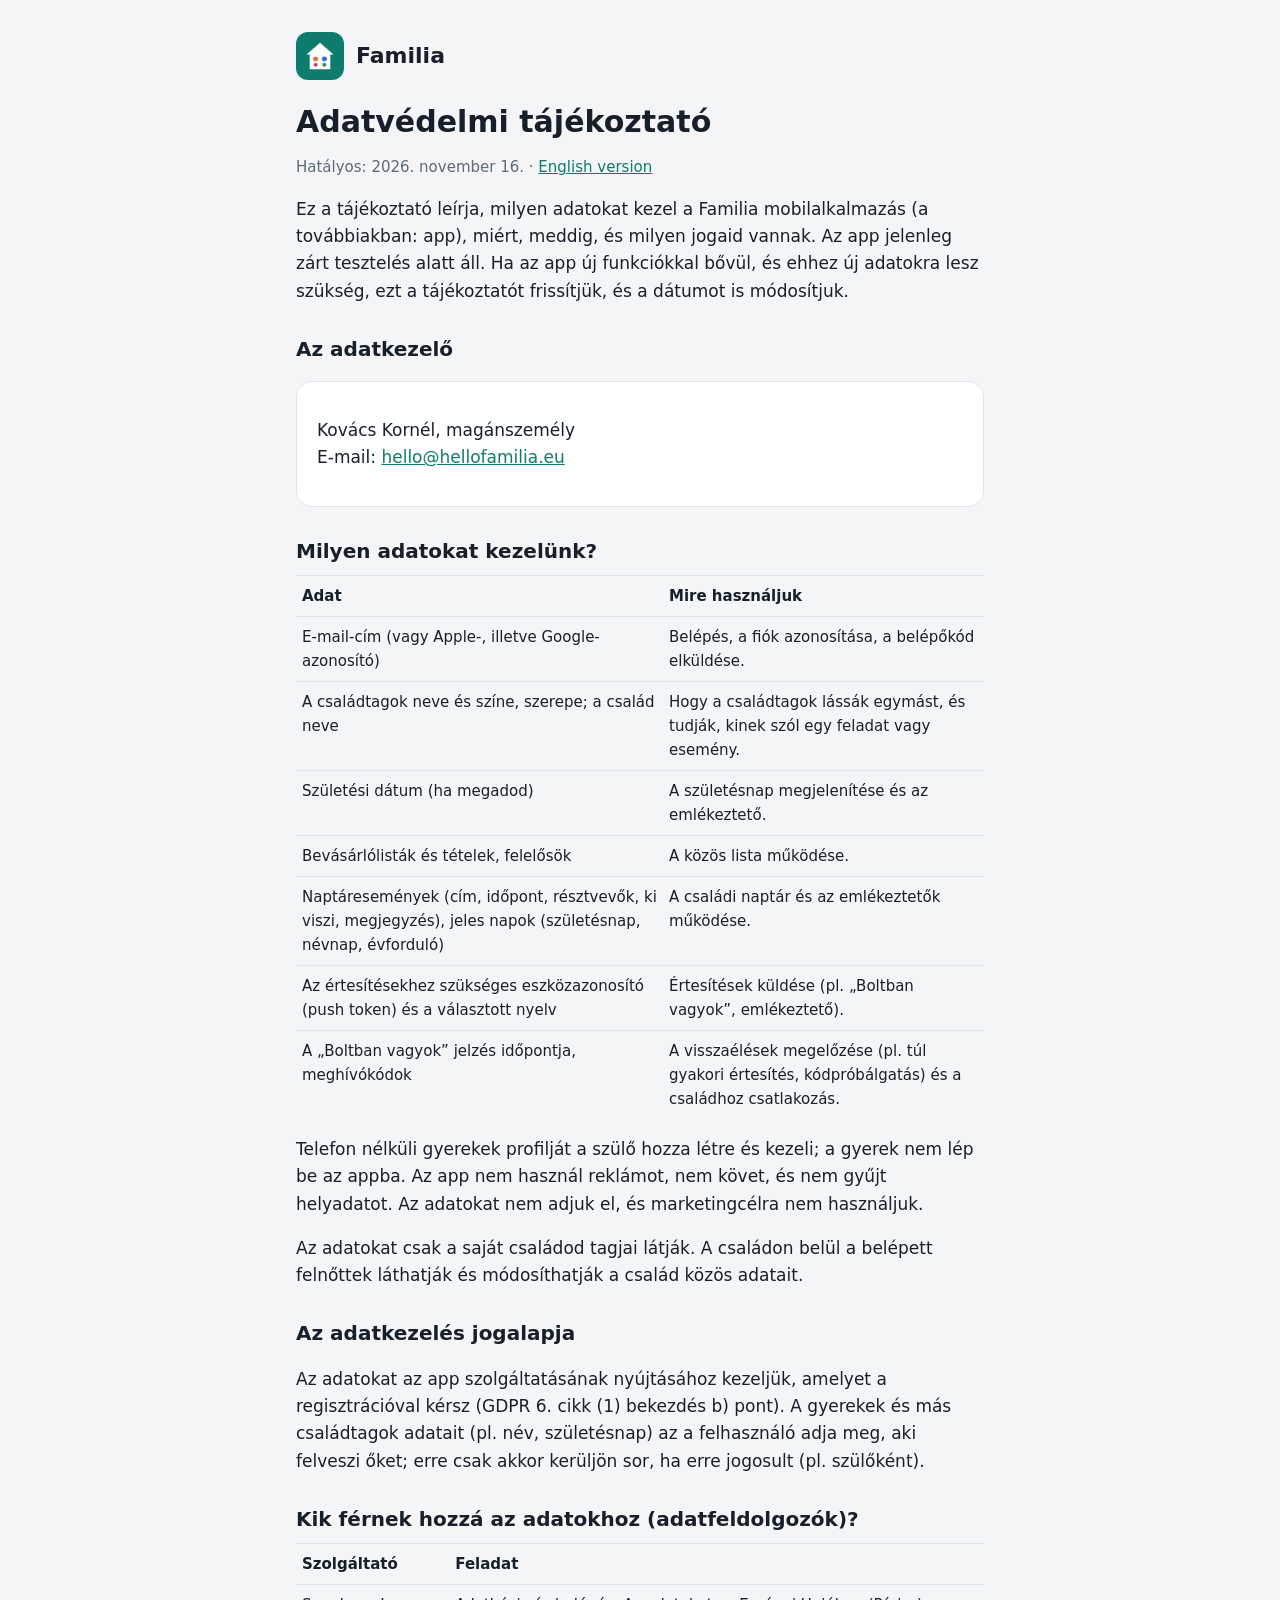
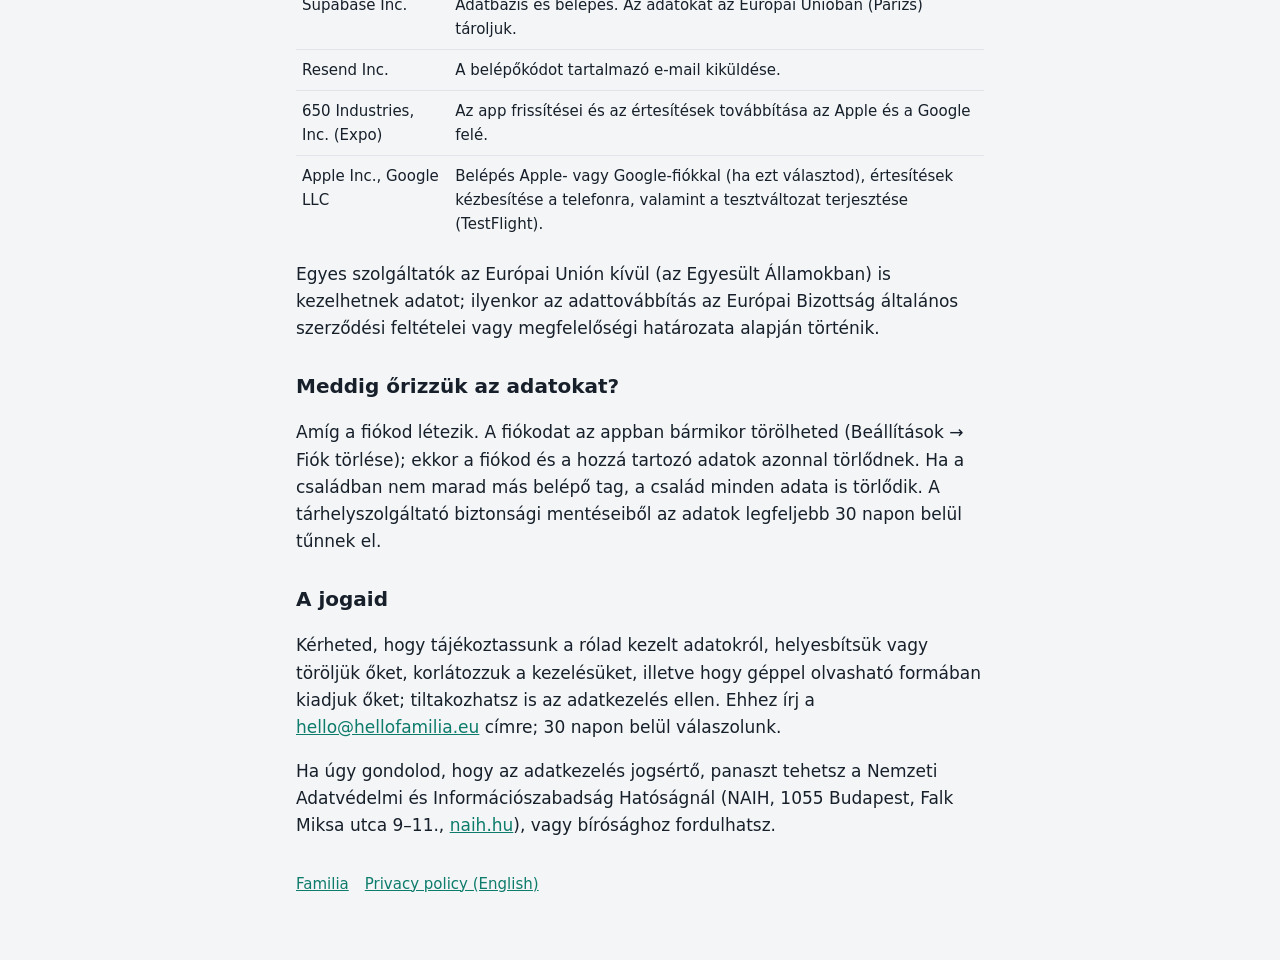
==== adatvedelem/index.html @ 8d5d20e2 "Familia honlap és adatvédelmi tájékoztató" ====
<!doctype html>
<html lang="hu">
<head>
<meta charset="utf-8">
<meta name="viewport" content="width=device-width, initial-scale=1">
<title>Adatvédelmi tájékoztató – Familia</title>
<link rel="icon" href="/icon.png">
<link rel="stylesheet" href="/style.css">
</head>
<body>
<main>
  <header><img src="/icon.png" alt=""><a href="/">Familia</a></header>
  <h1>Adatvédelmi tájékoztató</h1>
  <p class="muted">Hatályos: 2026. november 16. · <a href="/privacy/" lang="en">English version</a></p>

  <p>Ez a tájékoztató leírja, milyen adatokat kezel a Familia mobilalkalmazás (a továbbiakban: app), miért, meddig, és milyen jogaid vannak. Az app jelenleg zárt tesztelés alatt áll. Ha az app új funkciókkal bővül, és ehhez új adatokra lesz szükség, ezt a tájékoztatót frissítjük, és a dátumot is módosítjuk.</p>

  <h2>Az adatkezelő</h2>
  <div class="card">
    <p>Kovács Kornél, magánszemély<br>E-mail: <a href="mailto:hello@hellofamilia.eu">hello@hellofamilia.eu</a></p>
  </div>

  <h2>Milyen adatokat kezelünk?</h2>
  <table>
    <tr><th>Adat</th><th>Mire használjuk</th></tr>
    <tr><td>E-mail-cím (vagy Apple-, illetve Google-azonosító)</td><td>Belépés, a fiók azonosítása, a belépőkód elküldése.</td></tr>
    <tr><td>A családtagok neve és színe, szerepe; a család neve</td><td>Hogy a családtagok lássák egymást, és tudják, kinek szól egy feladat vagy esemény.</td></tr>
    <tr><td>Születési dátum (ha megadod)</td><td>A születésnap megjelenítése és az emlékeztető.</td></tr>
    <tr><td>Bevásárlólisták és tételek, felelősök</td><td>A közös lista működése.</td></tr>
    <tr><td>Naptáresemények (cím, időpont, résztvevők, ki viszi, megjegyzés), jeles napok (születésnap, névnap, évforduló)</td><td>A családi naptár és az emlékeztetők működése.</td></tr>
    <tr><td>Az értesítésekhez szükséges eszközazonosító (push token) és a választott nyelv</td><td>Értesítések küldése (pl. „Boltban vagyok”, emlékeztető).</td></tr>
    <tr><td>A „Boltban vagyok” jelzés időpontja, meghívókódok</td><td>A visszaélések megelőzése (pl. túl gyakori értesítés, kódpróbálgatás) és a családhoz csatlakozás.</td></tr>
  </table>
  <p>Telefon nélküli gyerekek profilját a szülő hozza létre és kezeli; a gyerek nem lép be az appba. Az app nem használ reklámot, nem követ, és nem gyűjt helyadatot. Az adatokat nem adjuk el, és marketingcélra nem használjuk.</p>
  <p>Az adatokat csak a saját családod tagjai látják. A családon belül a belépett felnőttek láthatják és módosíthatják a család közös adatait.</p>

  <h2>Az adatkezelés jogalapja</h2>
  <p>Az adatokat az app szolgáltatásának nyújtásához kezeljük, amelyet a regisztrációval kérsz (GDPR 6. cikk (1) bekezdés b) pont). A gyerekek és más családtagok adatait (pl. név, születésnap) az a felhasználó adja meg, aki felveszi őket; erre csak akkor kerüljön sor, ha erre jogosult (pl. szülőként).</p>

  <h2>Kik férnek hozzá az adatokhoz (adatfeldolgozók)?</h2>
  <table>
    <tr><th>Szolgáltató</th><th>Feladat</th></tr>
    <tr><td>Supabase Inc.</td><td>Adatbázis és belépés. Az adatokat az Európai Unióban (Párizs) tároljuk.</td></tr>
    <tr><td>Resend Inc.</td><td>A belépőkódot tartalmazó e-mail kiküldése.</td></tr>
    <tr><td>650 Industries, Inc. (Expo)</td><td>Az app frissítései és az értesítések továbbítása az Apple és a Google felé.</td></tr>
    <tr><td>Apple Inc., Google LLC</td><td>Belépés Apple- vagy Google-fiókkal (ha ezt választod), értesítések kézbesítése a telefonra, valamint a tesztváltozat terjesztése (TestFlight).</td></tr>
  </table>
  <p>Egyes szolgáltatók az Európai Unión kívül (az Egyesült Államokban) is kezelhetnek adatot; ilyenkor az adattovábbítás az Európai Bizottság általános szerződési feltételei vagy megfelelőségi határozata alapján történik.</p>

  <h2>Meddig őrizzük az adatokat?</h2>
  <p>Amíg a fiókod létezik. A fiókodat az appban bármikor törölheted (Beállítások → Fiók törlése); ekkor a fiókod és a hozzá tartozó adatok azonnal törlődnek. Ha a családban nem marad más belépő tag, a család minden adata is törlődik. A tárhelyszolgáltató biztonsági mentéseiből az adatok legfeljebb 30 napon belül tűnnek el.</p>

  <h2>A jogaid</h2>
  <p>Kérheted, hogy tájékoztassunk a rólad kezelt adatokról, helyesbítsük vagy töröljük őket, korlátozzuk a kezelésüket, illetve hogy géppel olvasható formában kiadjuk őket; tiltakozhatsz is az adatkezelés ellen. Ehhez írj a <a href="mailto:hello@hellofamilia.eu">hello@hellofamilia.eu</a> címre; 30 napon belül válaszolunk.</p>
  <p>Ha úgy gondolod, hogy az adatkezelés jogsértő, panaszt tehetsz a Nemzeti Adatvédelmi és Információszabadság Hatóságnál (NAIH, 1055 Budapest, Falk Miksa utca 9–11., <a href="https://naih.hu">naih.hu</a>), vagy bírósághoz fordulhatsz.</p>

  <nav><a href="/">Familia</a><a href="/privacy/" lang="en">Privacy policy (English)</a></nav>
</main>
</body>
</html>
---- style.css ----
:root { --bg: #F3F5F7; --surface: #FFFFFF; --ink: #17202A; --muted: #5D6A78; --line: #E1E5EA; --accent: #0E7C6B; }
@media (prefers-color-scheme: dark) {
  :root { --bg: #11161C; --surface: #1A2129; --ink: #E8ECF0; --muted: #9AA5B1; --line: #2A333D; --accent: #3FB5A0; }
}
* { box-sizing: border-box; }
body { margin: 0; background: var(--bg); color: var(--ink); font: 17px/1.6 -apple-system, "Segoe UI", system-ui, sans-serif; }
main { max-width: 720px; margin: 0 auto; padding: 32px 16px 64px; }
header { display: flex; align-items: center; gap: 12px; margin-bottom: 24px; }
header img { width: 48px; height: 48px; border-radius: 12px; }
header a { color: var(--ink); text-decoration: none; font-weight: 700; font-size: 22px; }
h1 { font-size: 30px; line-height: 1.2; margin: 8px 0 12px; }
h2 { font-size: 20px; margin: 28px 0 8px; }
p, li { color: var(--ink); }
.muted { color: var(--muted); font-size: 15px; }
a { color: var(--accent); }
.card { background: var(--surface); border: 1px solid var(--line); border-radius: 16px; padding: 18px 20px; margin: 16px 0; }
table { width: 100%; border-collapse: collapse; font-size: 15px; }
th, td { text-align: left; vertical-align: top; padding: 8px 6px; border-top: 1px solid var(--line); }
nav { display: flex; gap: 16px; flex-wrap: wrap; margin-top: 32px; font-size: 15px; }
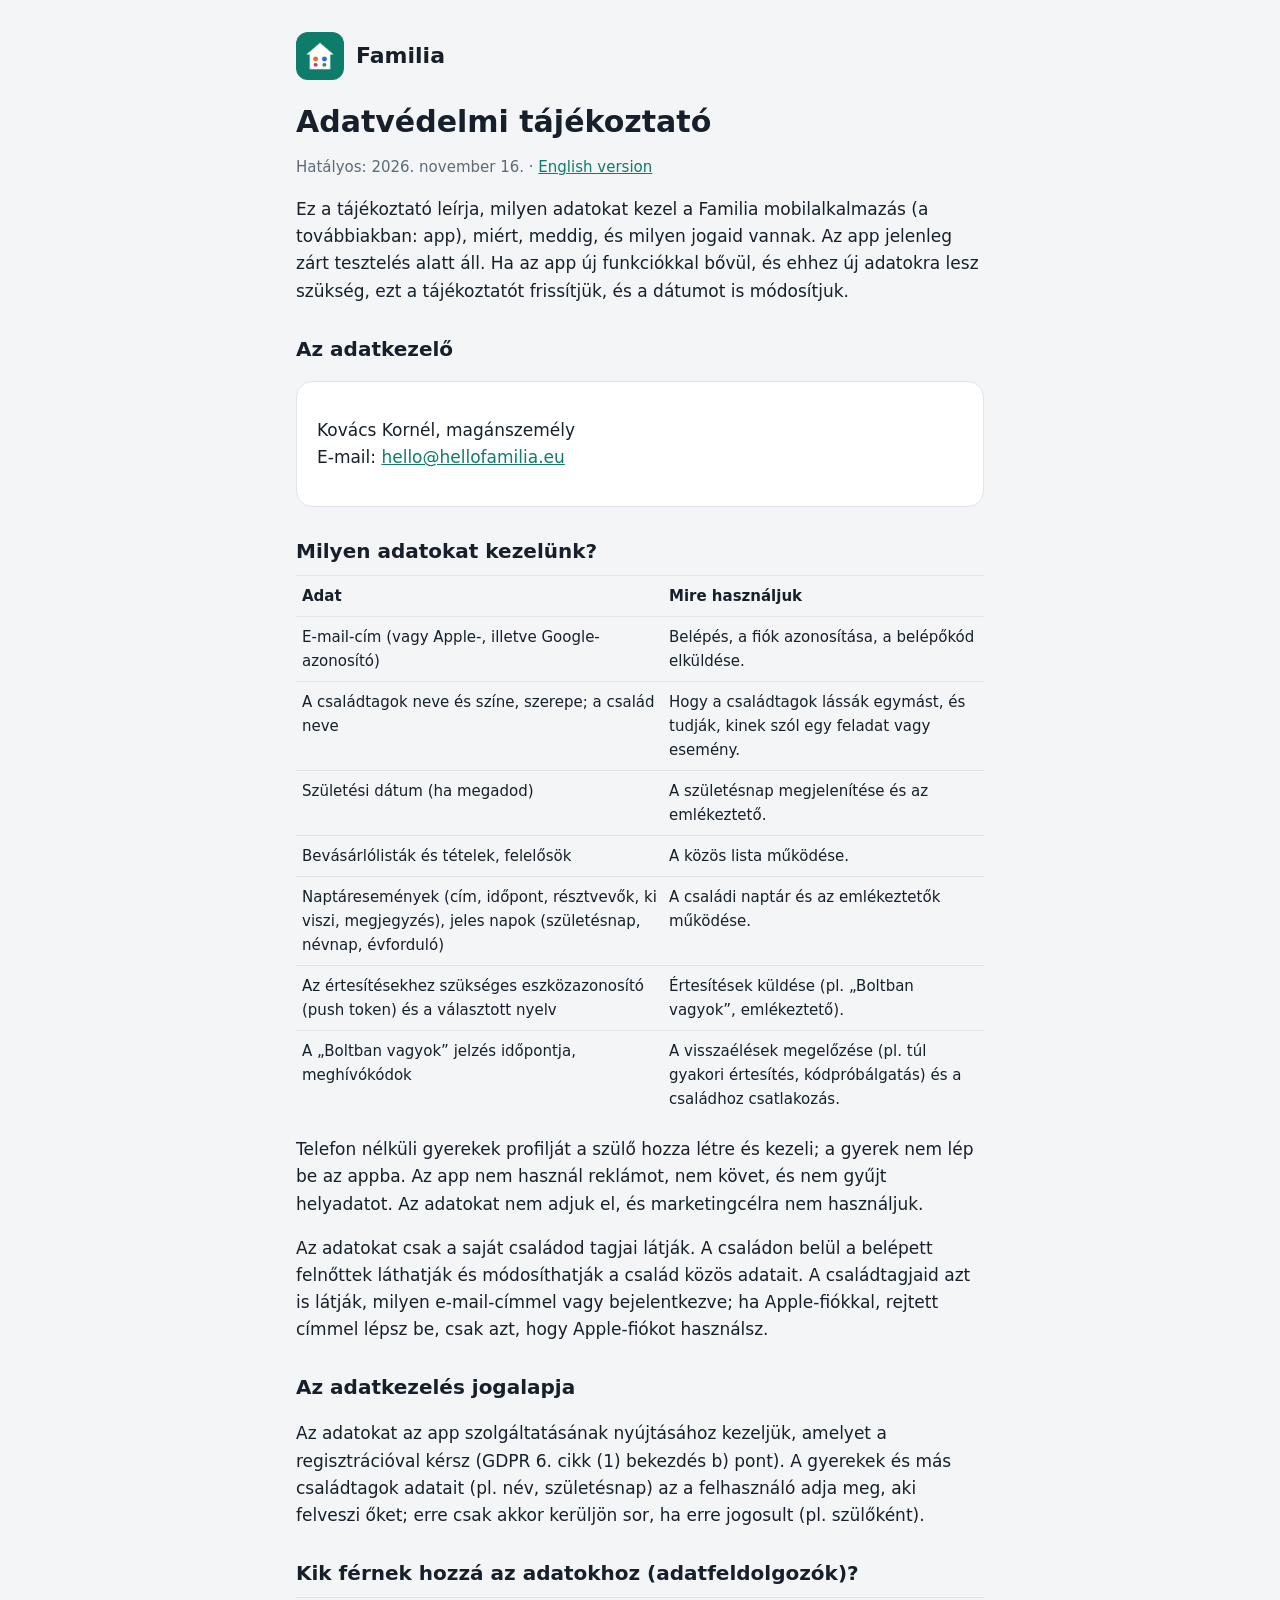
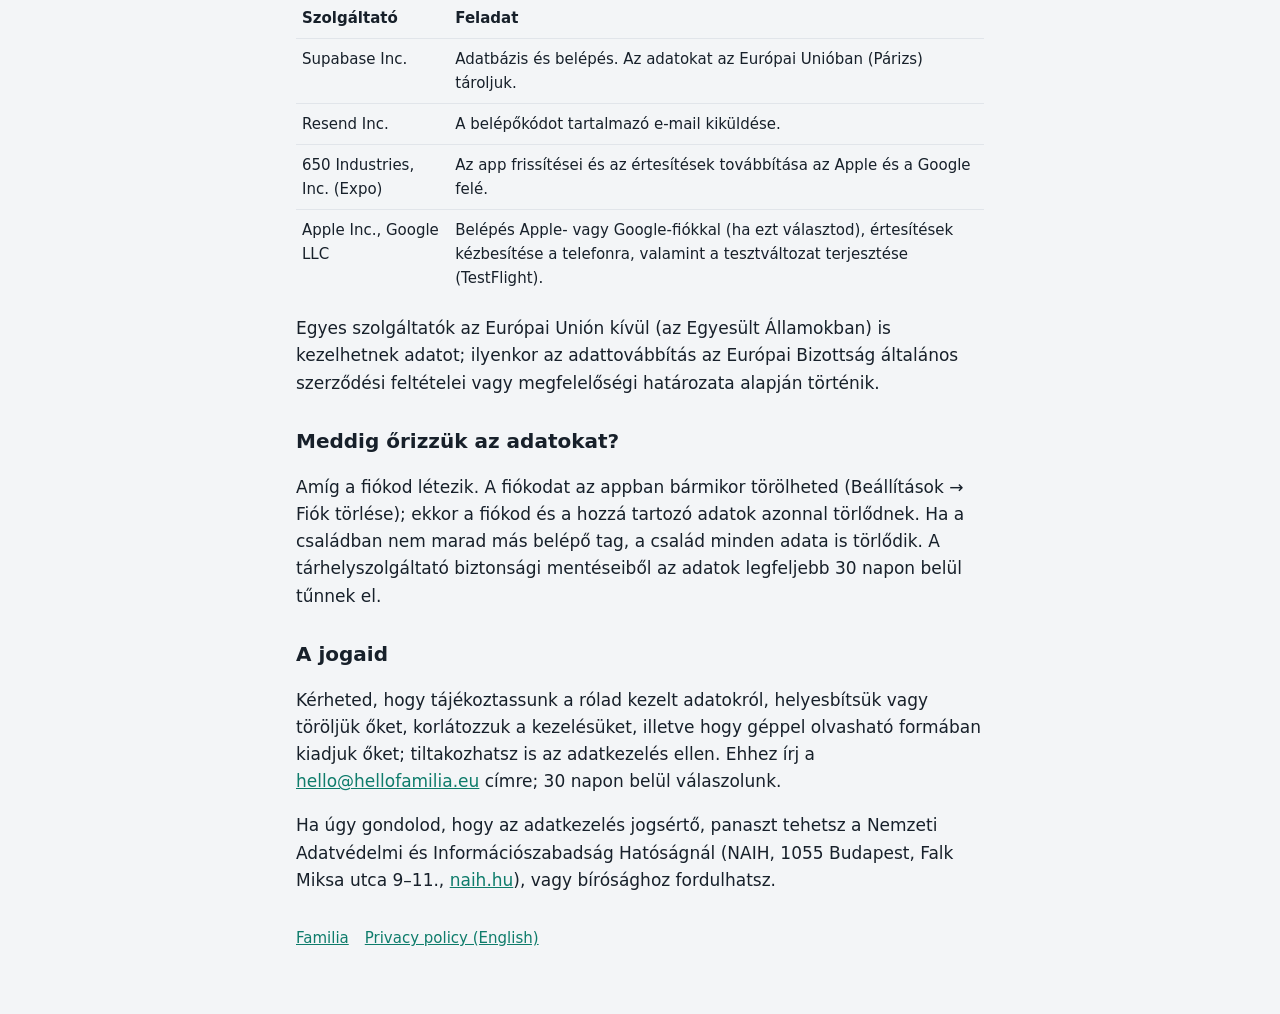
==== commit b7492634: "Honlap frissítése" ====
--- a/adatvedelem/index.html
+++ b/adatvedelem/index.html
@@ -32,7 +32,7 @@
     <tr><td>A „Boltban vagyok” jelzés időpontja, meghívókódok</td><td>A visszaélések megelőzése (pl. túl gyakori értesítés, kódpróbálgatás) és a családhoz csatlakozás.</td></tr>
   </table>
   <p>Telefon nélküli gyerekek profilját a szülő hozza létre és kezeli; a gyerek nem lép be az appba. Az app nem használ reklámot, nem követ, és nem gyűjt helyadatot. Az adatokat nem adjuk el, és marketingcélra nem használjuk.</p>
-  <p>Az adatokat csak a saját családod tagjai látják. A családon belül a belépett felnőttek láthatják és módosíthatják a család közös adatait.</p>
+  <p>Az adatokat csak a saját családod tagjai látják. A családon belül a belépett felnőttek láthatják és módosíthatják a család közös adatait. A családtagjaid azt is látják, milyen e-mail-címmel vagy bejelentkezve; ha Apple-fiókkal, rejtett címmel lépsz be, csak azt, hogy Apple-fiókot használsz.</p>
 
   <h2>Az adatkezelés jogalapja</h2>
   <p>Az adatokat az app szolgáltatásának nyújtásához kezeljük, amelyet a regisztrációval kérsz (GDPR 6. cikk (1) bekezdés b) pont). A gyerekek és más családtagok adatait (pl. név, születésnap) az a felhasználó adja meg, aki felveszi őket; erre csak akkor kerüljön sor, ha erre jogosult (pl. szülőként).</p>
--- a/style.css
+++ b/style.css
@@ -17,3 +17,4 @@
 table { width: 100%; border-collapse: collapse; font-size: 15px; }
 th, td { text-align: left; vertical-align: top; padding: 8px 6px; border-top: 1px solid var(--line); }
 nav { display: flex; gap: 16px; flex-wrap: wrap; margin-top: 32px; font-size: 15px; }
+.button { display: inline-block; background: var(--accent); color: #FFFFFF; text-decoration: none; font-weight: 600; padding: 14px 22px; border-radius: 14px; }
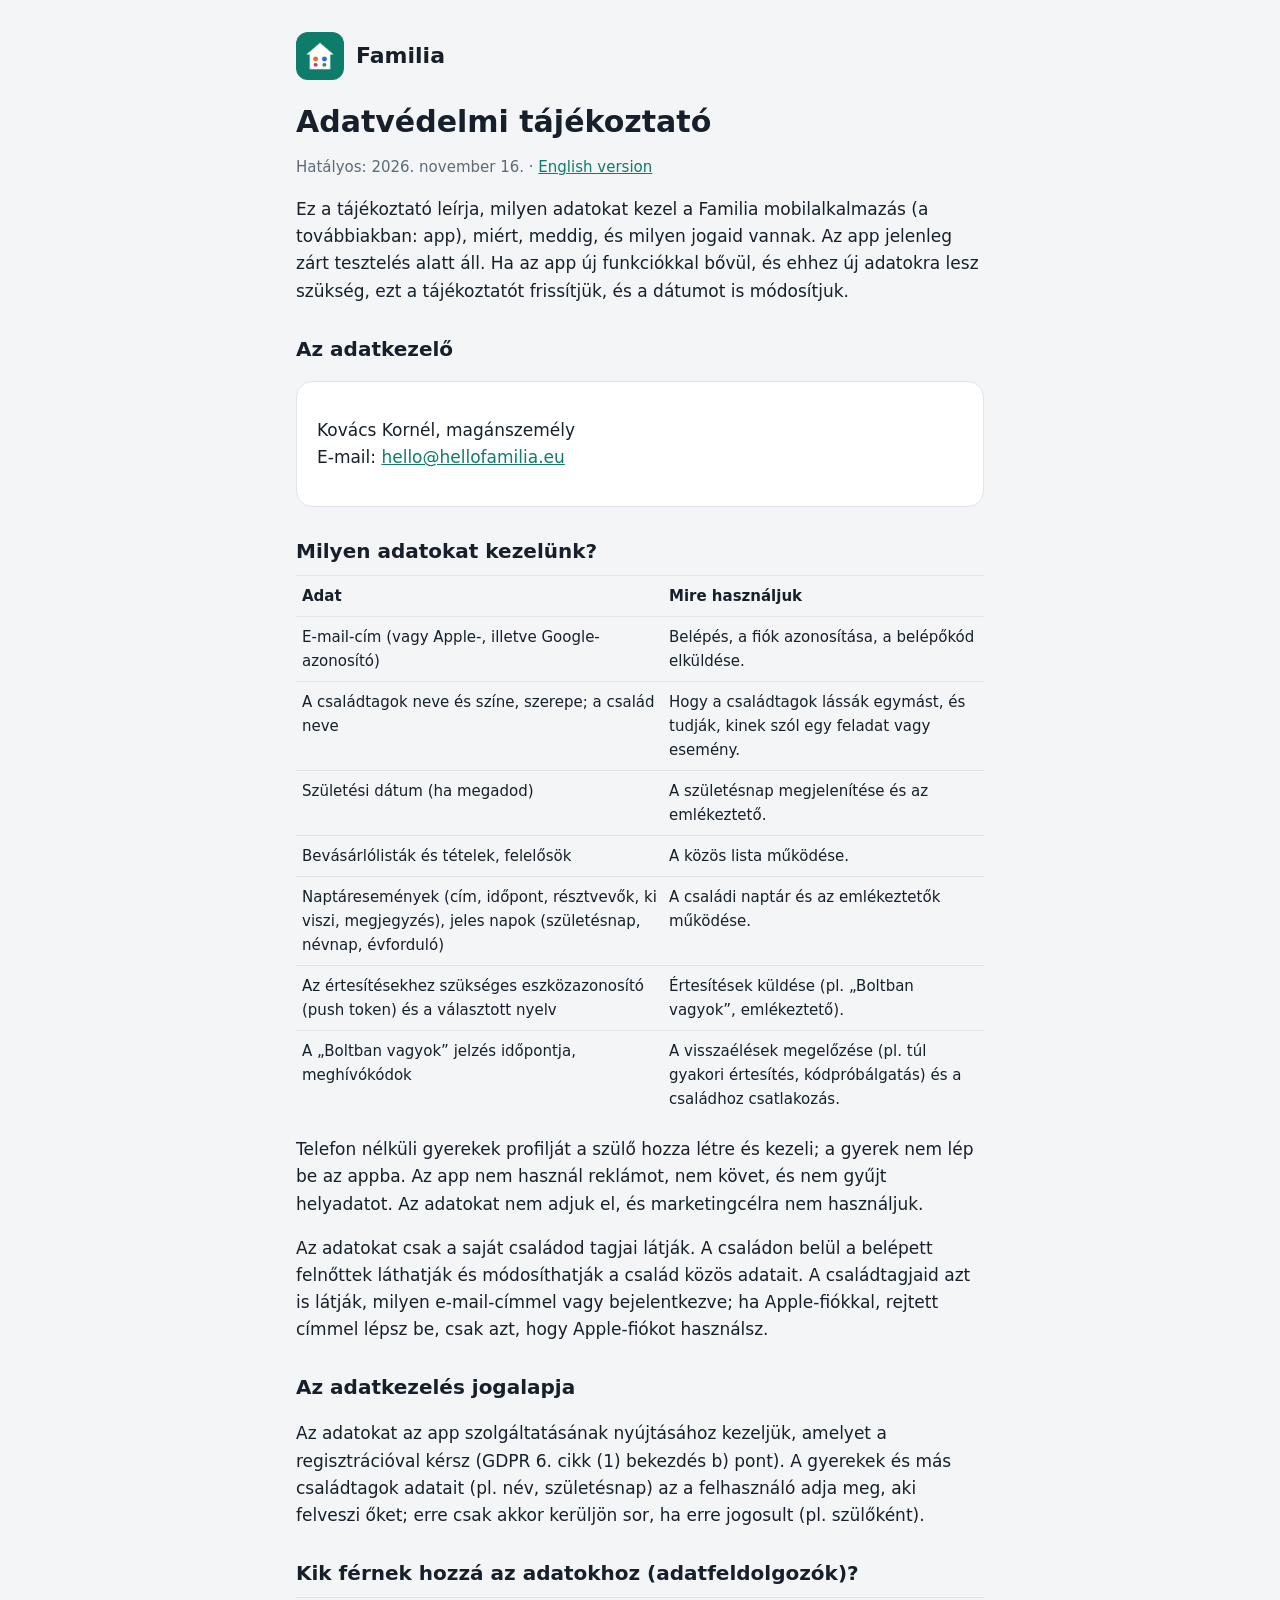
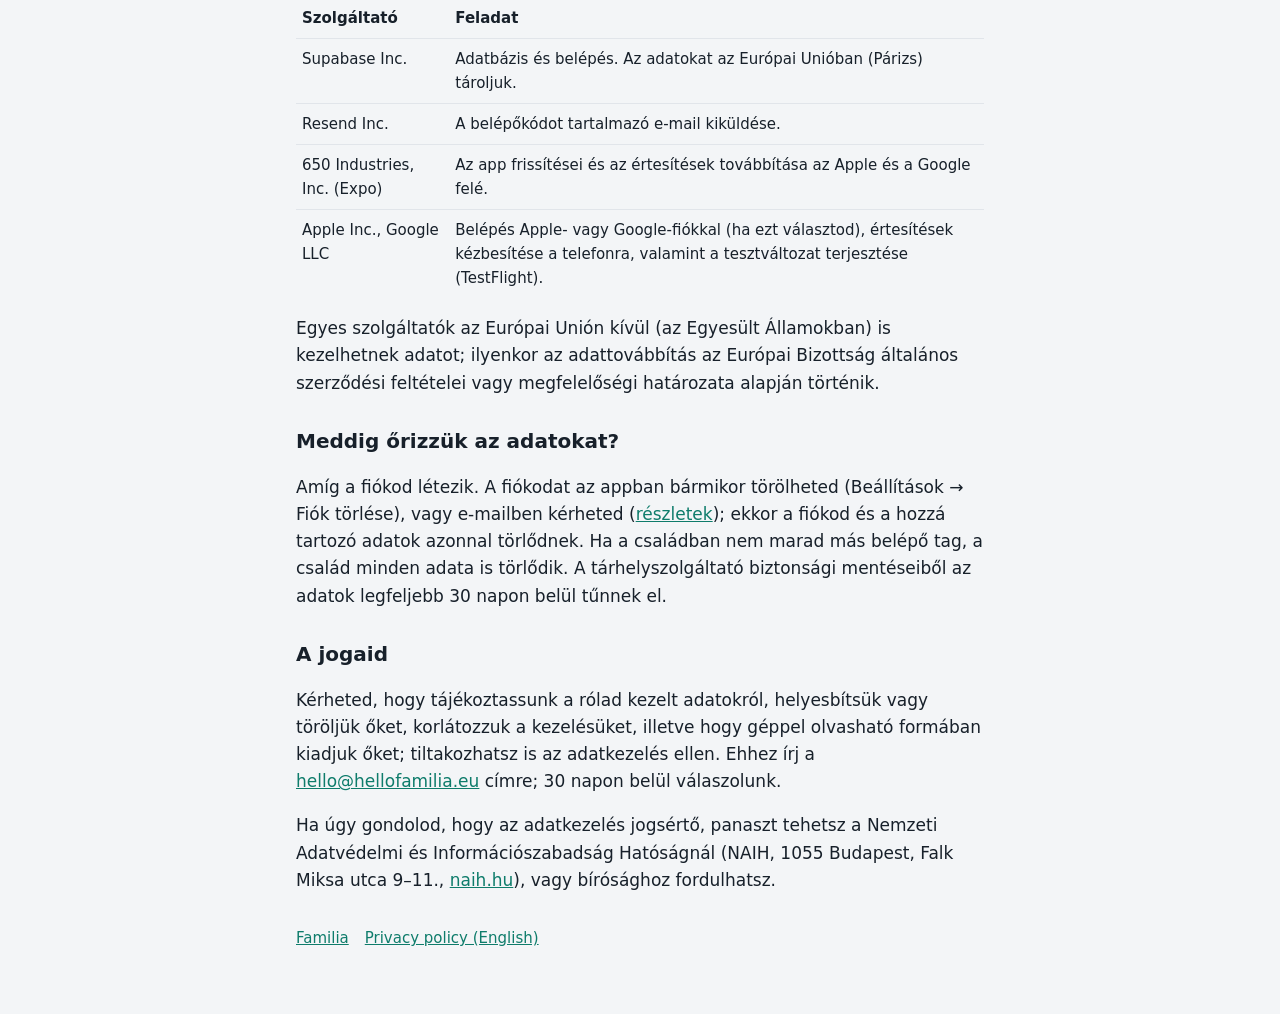
==== commit 08e142bc: "Honlap frissítése" ====
--- a/adatvedelem/index.html
+++ b/adatvedelem/index.html
@@ -48,7 +48,7 @@
   <p>Egyes szolgáltatók az Európai Unión kívül (az Egyesült Államokban) is kezelhetnek adatot; ilyenkor az adattovábbítás az Európai Bizottság általános szerződési feltételei vagy megfelelőségi határozata alapján történik.</p>
 
   <h2>Meddig őrizzük az adatokat?</h2>
-  <p>Amíg a fiókod létezik. A fiókodat az appban bármikor törölheted (Beállítások → Fiók törlése); ekkor a fiókod és a hozzá tartozó adatok azonnal törlődnek. Ha a családban nem marad más belépő tag, a család minden adata is törlődik. A tárhelyszolgáltató biztonsági mentéseiből az adatok legfeljebb 30 napon belül tűnnek el.</p>
+  <p>Amíg a fiókod létezik. A fiókodat az appban bármikor törölheted (Beállítások → Fiók törlése), vagy e-mailben kérheted (<a href="/fiok-torlese/">részletek</a>); ekkor a fiókod és a hozzá tartozó adatok azonnal törlődnek. Ha a családban nem marad más belépő tag, a család minden adata is törlődik. A tárhelyszolgáltató biztonsági mentéseiből az adatok legfeljebb 30 napon belül tűnnek el.</p>
 
   <h2>A jogaid</h2>
   <p>Kérheted, hogy tájékoztassunk a rólad kezelt adatokról, helyesbítsük vagy töröljük őket, korlátozzuk a kezelésüket, illetve hogy géppel olvasható formában kiadjuk őket; tiltakozhatsz is az adatkezelés ellen. Ehhez írj a <a href="mailto:hello@hellofamilia.eu">hello@hellofamilia.eu</a> címre; 30 napon belül válaszolunk.</p>
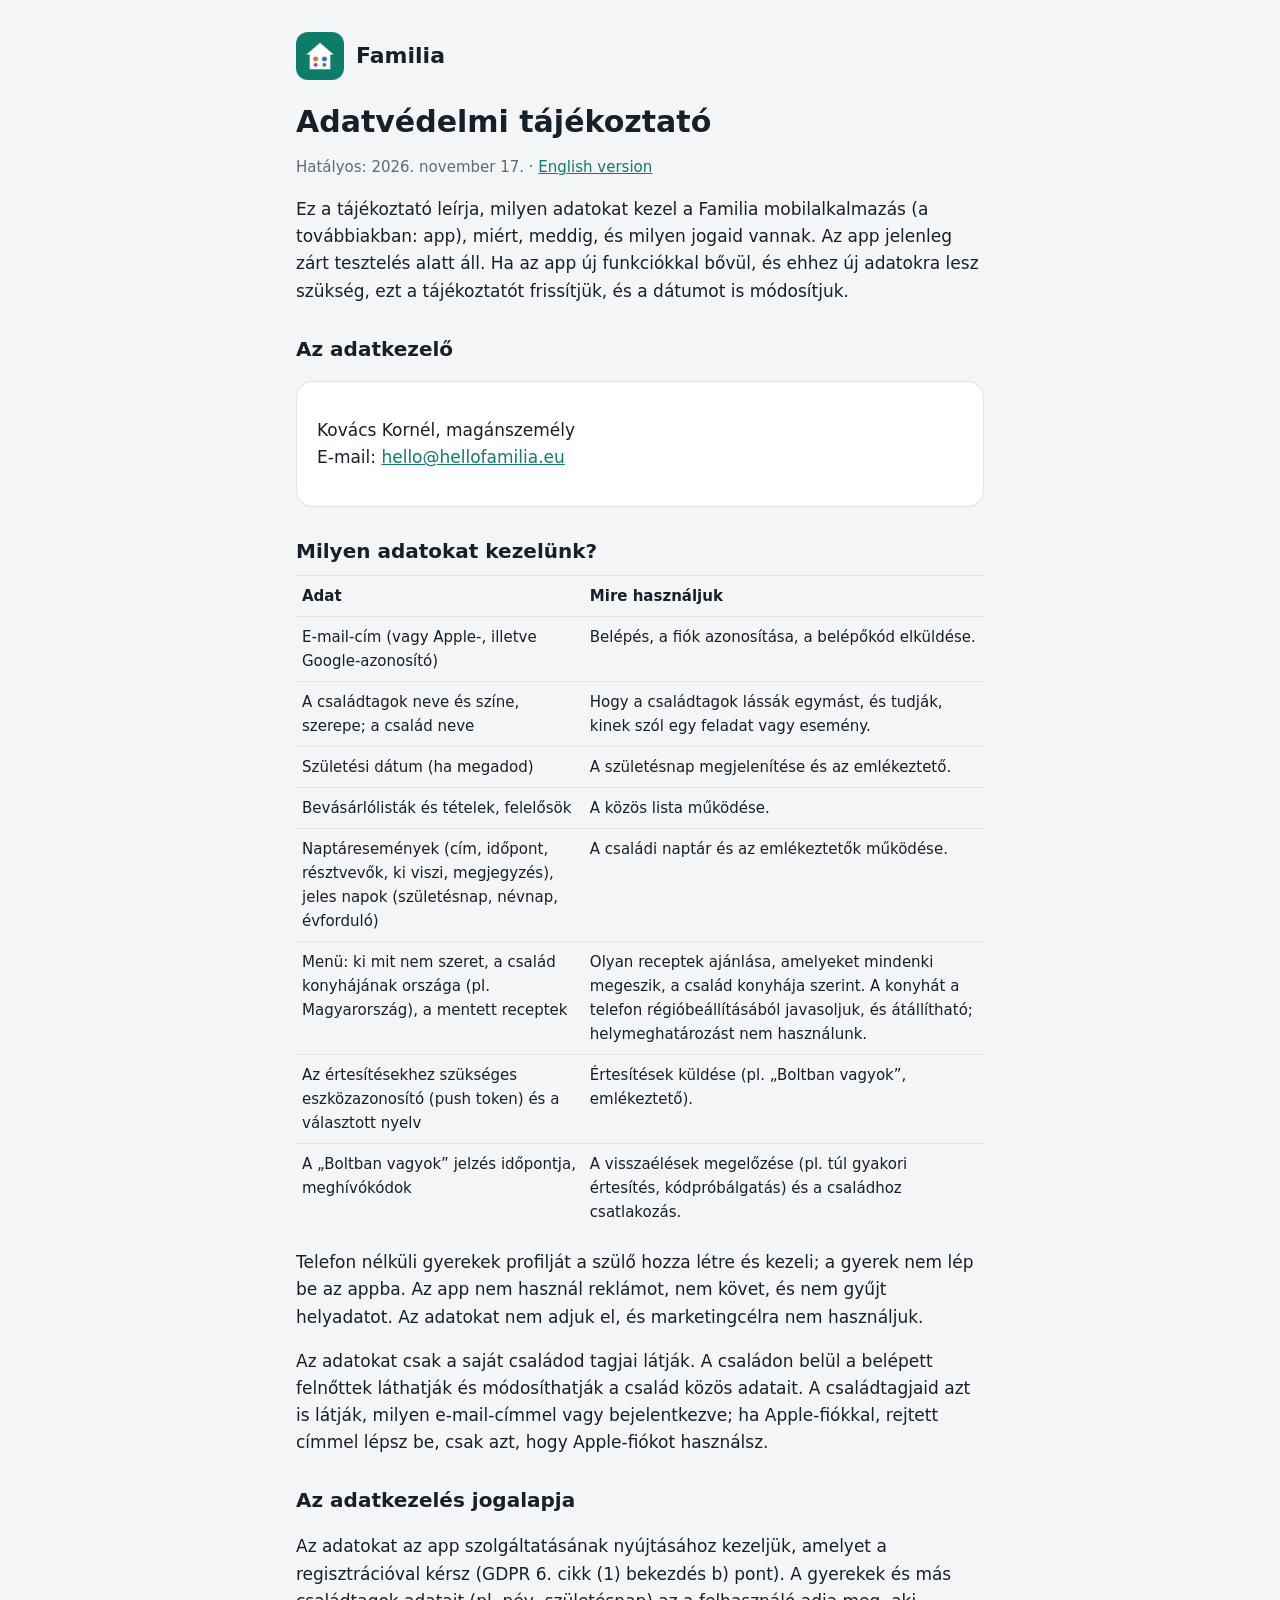
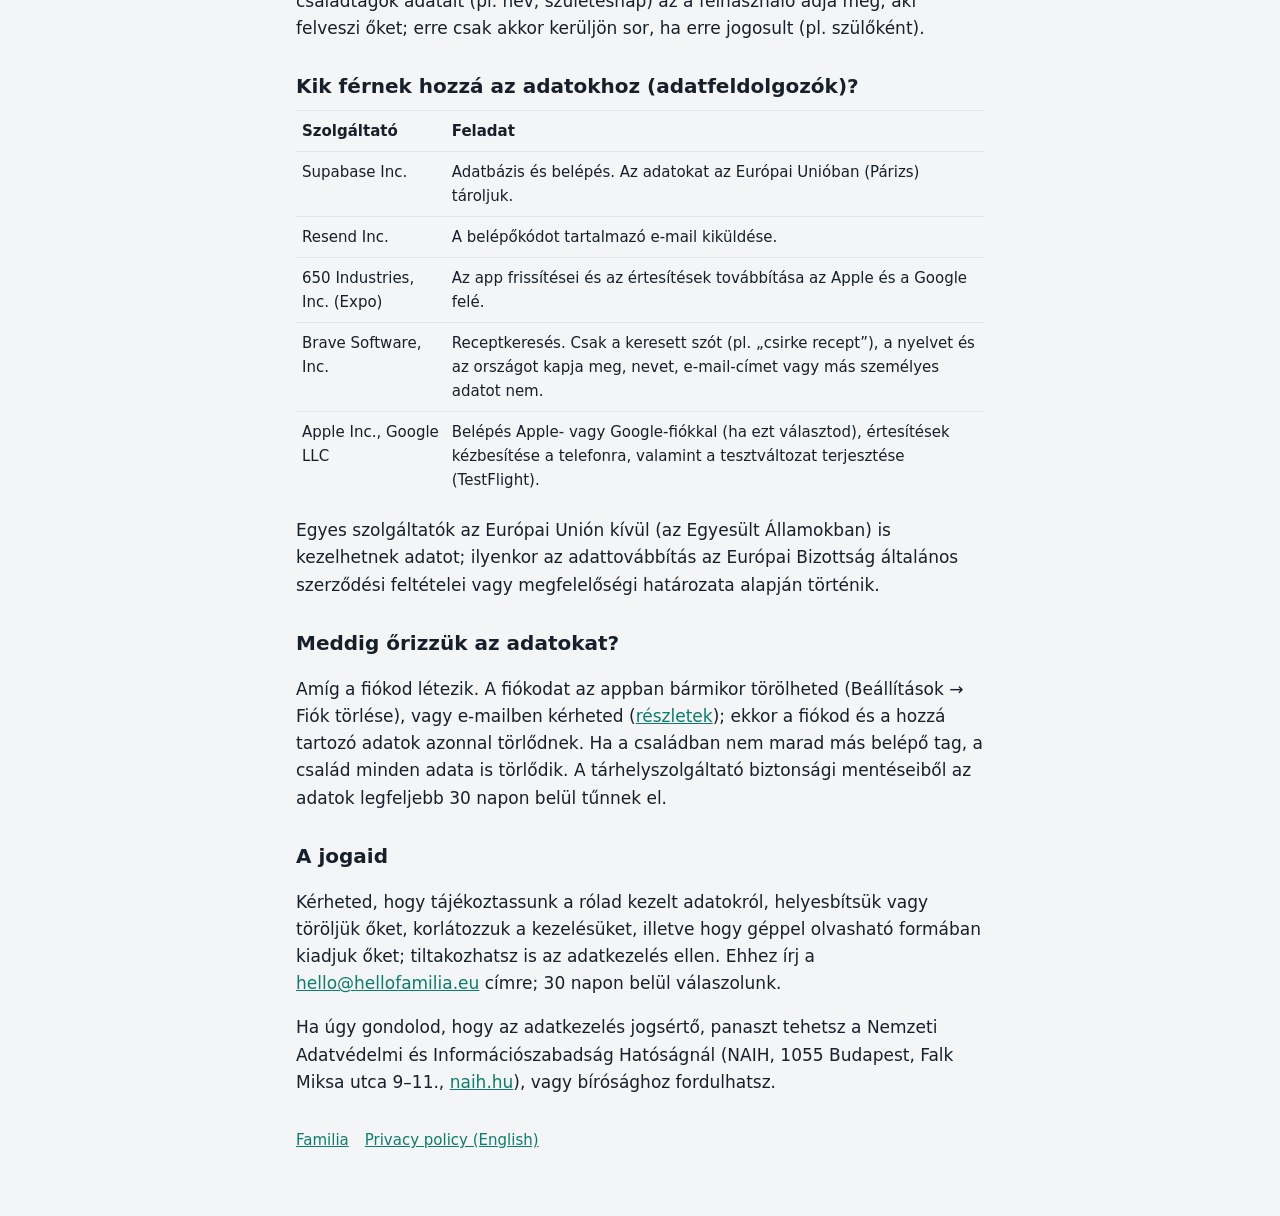
==== commit 062e20f2: "Honlap frissítése" ====
--- a/adatvedelem/index.html
+++ b/adatvedelem/index.html
@@ -11,7 +11,7 @@
 <main>
   <header><img src="/icon.png" alt=""><a href="/">Familia</a></header>
   <h1>Adatvédelmi tájékoztató</h1>
-  <p class="muted">Hatályos: 2026. november 16. · <a href="/privacy/" lang="en">English version</a></p>
+  <p class="muted">Hatályos: 2026. november 17. · <a href="/privacy/" lang="en">English version</a></p>
 
   <p>Ez a tájékoztató leírja, milyen adatokat kezel a Familia mobilalkalmazás (a továbbiakban: app), miért, meddig, és milyen jogaid vannak. Az app jelenleg zárt tesztelés alatt áll. Ha az app új funkciókkal bővül, és ehhez új adatokra lesz szükség, ezt a tájékoztatót frissítjük, és a dátumot is módosítjuk.</p>
 
@@ -28,6 +28,7 @@
     <tr><td>Születési dátum (ha megadod)</td><td>A születésnap megjelenítése és az emlékeztető.</td></tr>
     <tr><td>Bevásárlólisták és tételek, felelősök</td><td>A közös lista működése.</td></tr>
     <tr><td>Naptáresemények (cím, időpont, résztvevők, ki viszi, megjegyzés), jeles napok (születésnap, névnap, évforduló)</td><td>A családi naptár és az emlékeztetők működése.</td></tr>
+    <tr><td>Menü: ki mit nem szeret, a család konyhájának országa (pl. Magyarország), a mentett receptek</td><td>Olyan receptek ajánlása, amelyeket mindenki megeszik, a család konyhája szerint. A konyhát a telefon régióbeállításából javasoljuk, és átállítható; helymeghatározást nem használunk.</td></tr>
     <tr><td>Az értesítésekhez szükséges eszközazonosító (push token) és a választott nyelv</td><td>Értesítések küldése (pl. „Boltban vagyok”, emlékeztető).</td></tr>
     <tr><td>A „Boltban vagyok” jelzés időpontja, meghívókódok</td><td>A visszaélések megelőzése (pl. túl gyakori értesítés, kódpróbálgatás) és a családhoz csatlakozás.</td></tr>
   </table>
@@ -43,6 +44,7 @@
     <tr><td>Supabase Inc.</td><td>Adatbázis és belépés. Az adatokat az Európai Unióban (Párizs) tároljuk.</td></tr>
     <tr><td>Resend Inc.</td><td>A belépőkódot tartalmazó e-mail kiküldése.</td></tr>
     <tr><td>650 Industries, Inc. (Expo)</td><td>Az app frissítései és az értesítések továbbítása az Apple és a Google felé.</td></tr>
+    <tr><td>Brave Software, Inc.</td><td>Receptkeresés. Csak a keresett szót (pl. „csirke recept”), a nyelvet és az országot kapja meg, nevet, e-mail-címet vagy más személyes adatot nem.</td></tr>
     <tr><td>Apple Inc., Google LLC</td><td>Belépés Apple- vagy Google-fiókkal (ha ezt választod), értesítések kézbesítése a telefonra, valamint a tesztváltozat terjesztése (TestFlight).</td></tr>
   </table>
   <p>Egyes szolgáltatók az Európai Unión kívül (az Egyesült Államokban) is kezelhetnek adatot; ilyenkor az adattovábbítás az Európai Bizottság általános szerződési feltételei vagy megfelelőségi határozata alapján történik.</p>
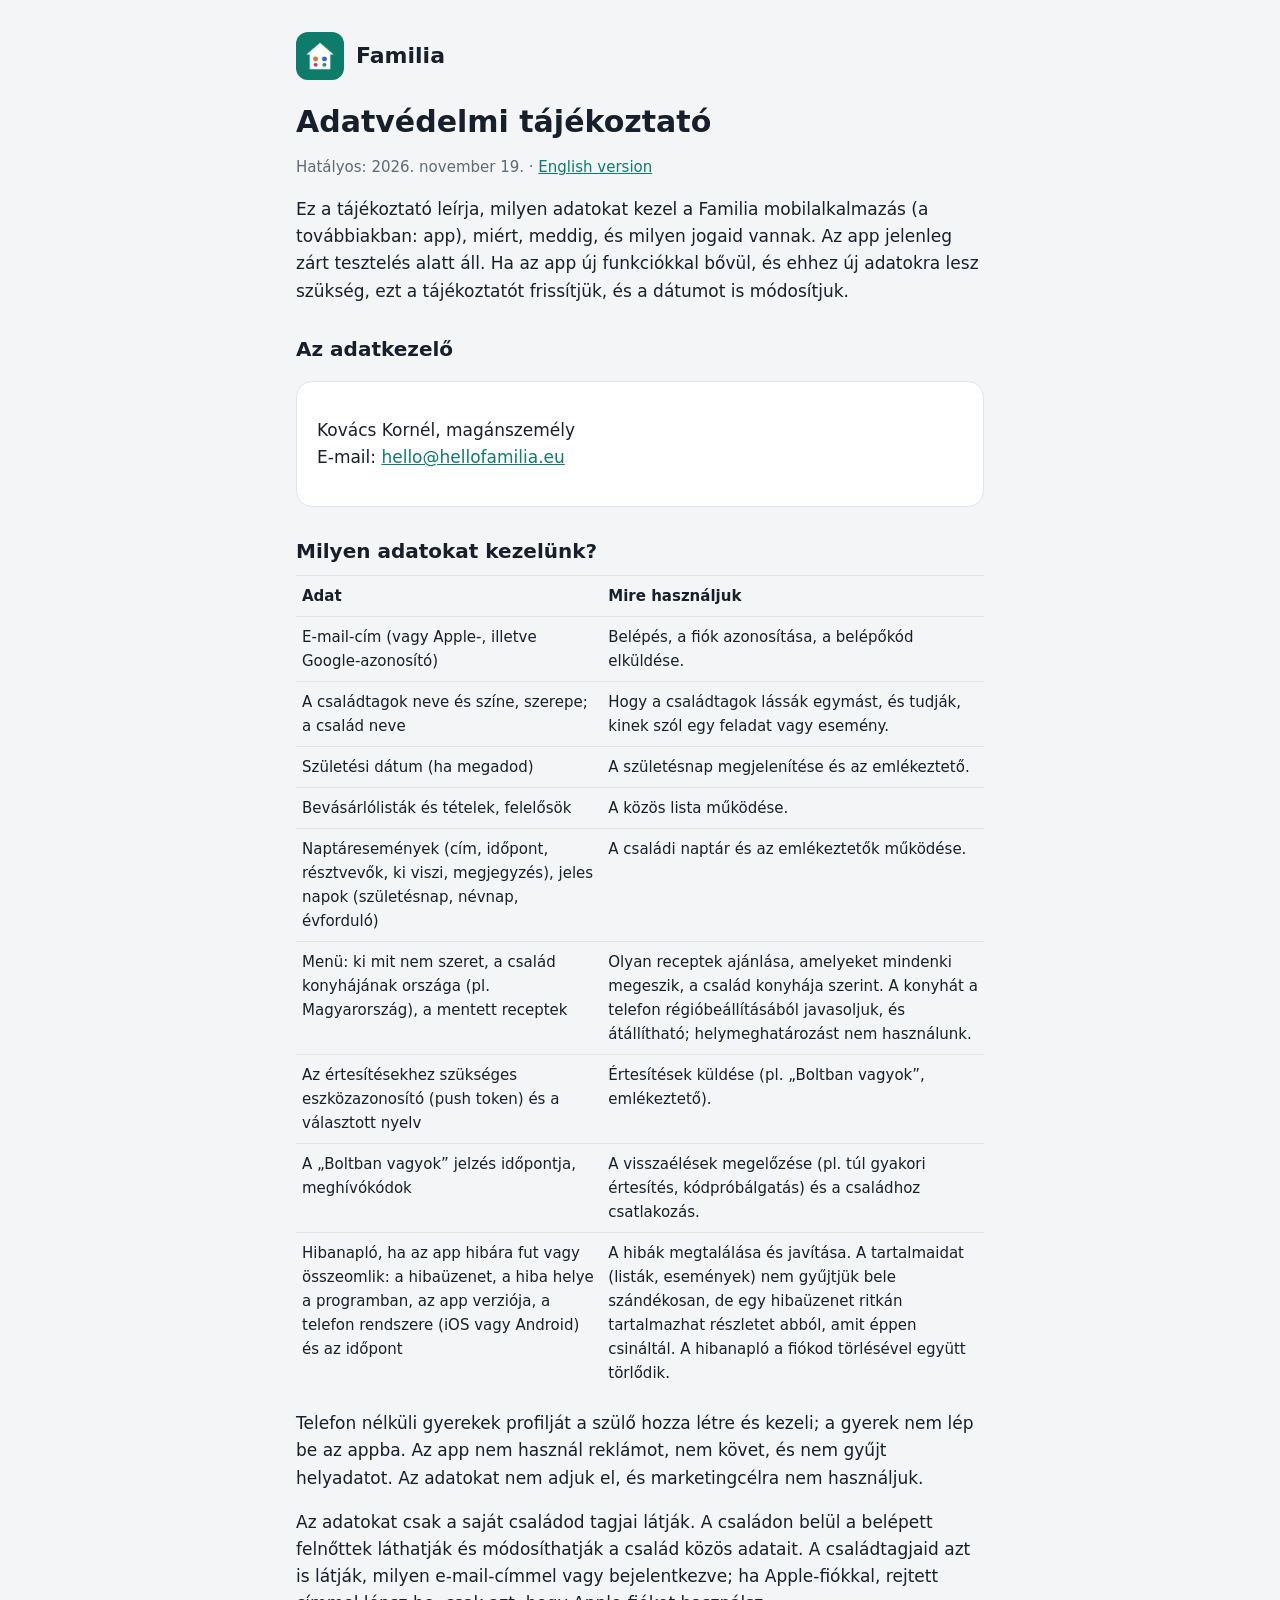
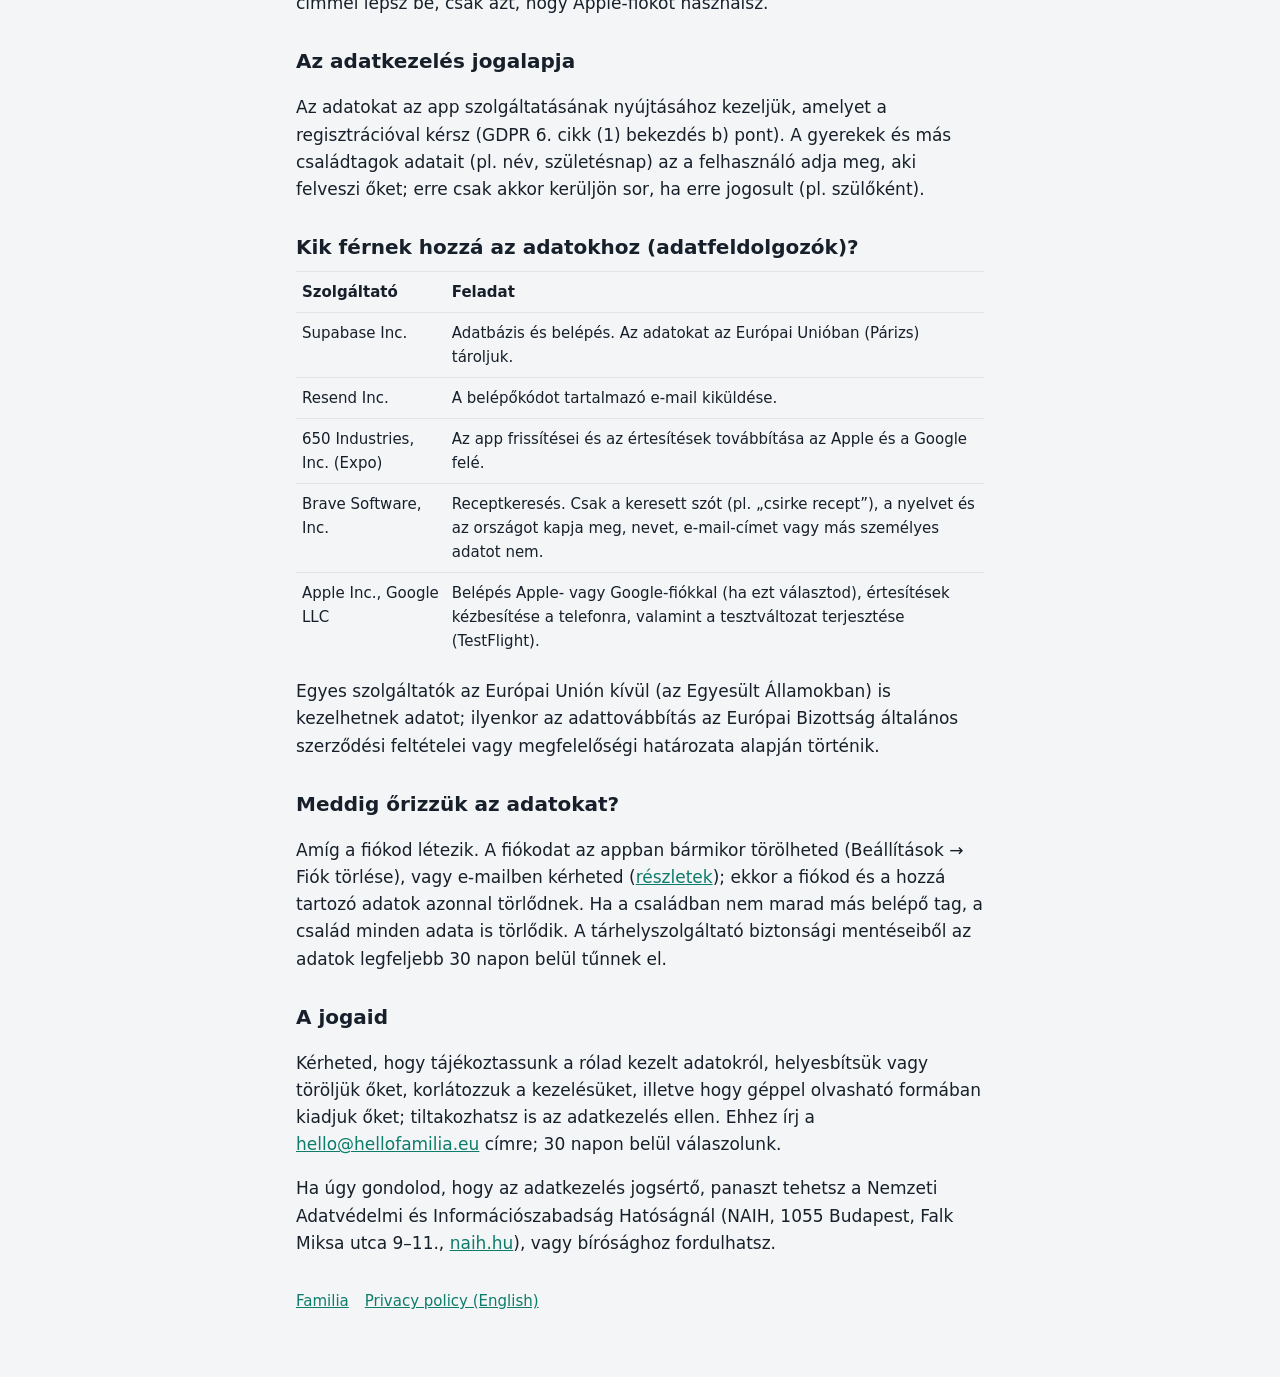
==== commit 8a1f18be: "Honlap frissítése" ====
--- a/adatvedelem/index.html
+++ b/adatvedelem/index.html
@@ -11,7 +11,7 @@
 <main>
   <header><img src="/icon.png" alt=""><a href="/">Familia</a></header>
   <h1>Adatvédelmi tájékoztató</h1>
-  <p class="muted">Hatályos: 2026. november 17. · <a href="/privacy/" lang="en">English version</a></p>
+  <p class="muted">Hatályos: 2026. november 19. · <a href="/privacy/" lang="en">English version</a></p>
 
   <p>Ez a tájékoztató leírja, milyen adatokat kezel a Familia mobilalkalmazás (a továbbiakban: app), miért, meddig, és milyen jogaid vannak. Az app jelenleg zárt tesztelés alatt áll. Ha az app új funkciókkal bővül, és ehhez új adatokra lesz szükség, ezt a tájékoztatót frissítjük, és a dátumot is módosítjuk.</p>
 
@@ -31,6 +31,7 @@
     <tr><td>Menü: ki mit nem szeret, a család konyhájának országa (pl. Magyarország), a mentett receptek</td><td>Olyan receptek ajánlása, amelyeket mindenki megeszik, a család konyhája szerint. A konyhát a telefon régióbeállításából javasoljuk, és átállítható; helymeghatározást nem használunk.</td></tr>
     <tr><td>Az értesítésekhez szükséges eszközazonosító (push token) és a választott nyelv</td><td>Értesítések küldése (pl. „Boltban vagyok”, emlékeztető).</td></tr>
     <tr><td>A „Boltban vagyok” jelzés időpontja, meghívókódok</td><td>A visszaélések megelőzése (pl. túl gyakori értesítés, kódpróbálgatás) és a családhoz csatlakozás.</td></tr>
+    <tr><td>Hibanapló, ha az app hibára fut vagy összeomlik: a hibaüzenet, a hiba helye a programban, az app verziója, a telefon rendszere (iOS vagy Android) és az időpont</td><td>A hibák megtalálása és javítása. A tartalmaidat (listák, események) nem gyűjtjük bele szándékosan, de egy hibaüzenet ritkán tartalmazhat részletet abból, amit éppen csináltál. A hibanapló a fiókod törlésével együtt törlődik.</td></tr>
   </table>
   <p>Telefon nélküli gyerekek profilját a szülő hozza létre és kezeli; a gyerek nem lép be az appba. Az app nem használ reklámot, nem követ, és nem gyűjt helyadatot. Az adatokat nem adjuk el, és marketingcélra nem használjuk.</p>
   <p>Az adatokat csak a saját családod tagjai látják. A családon belül a belépett felnőttek láthatják és módosíthatják a család közös adatait. A családtagjaid azt is látják, milyen e-mail-címmel vagy bejelentkezve; ha Apple-fiókkal, rejtett címmel lépsz be, csak azt, hogy Apple-fiókot használsz.</p>
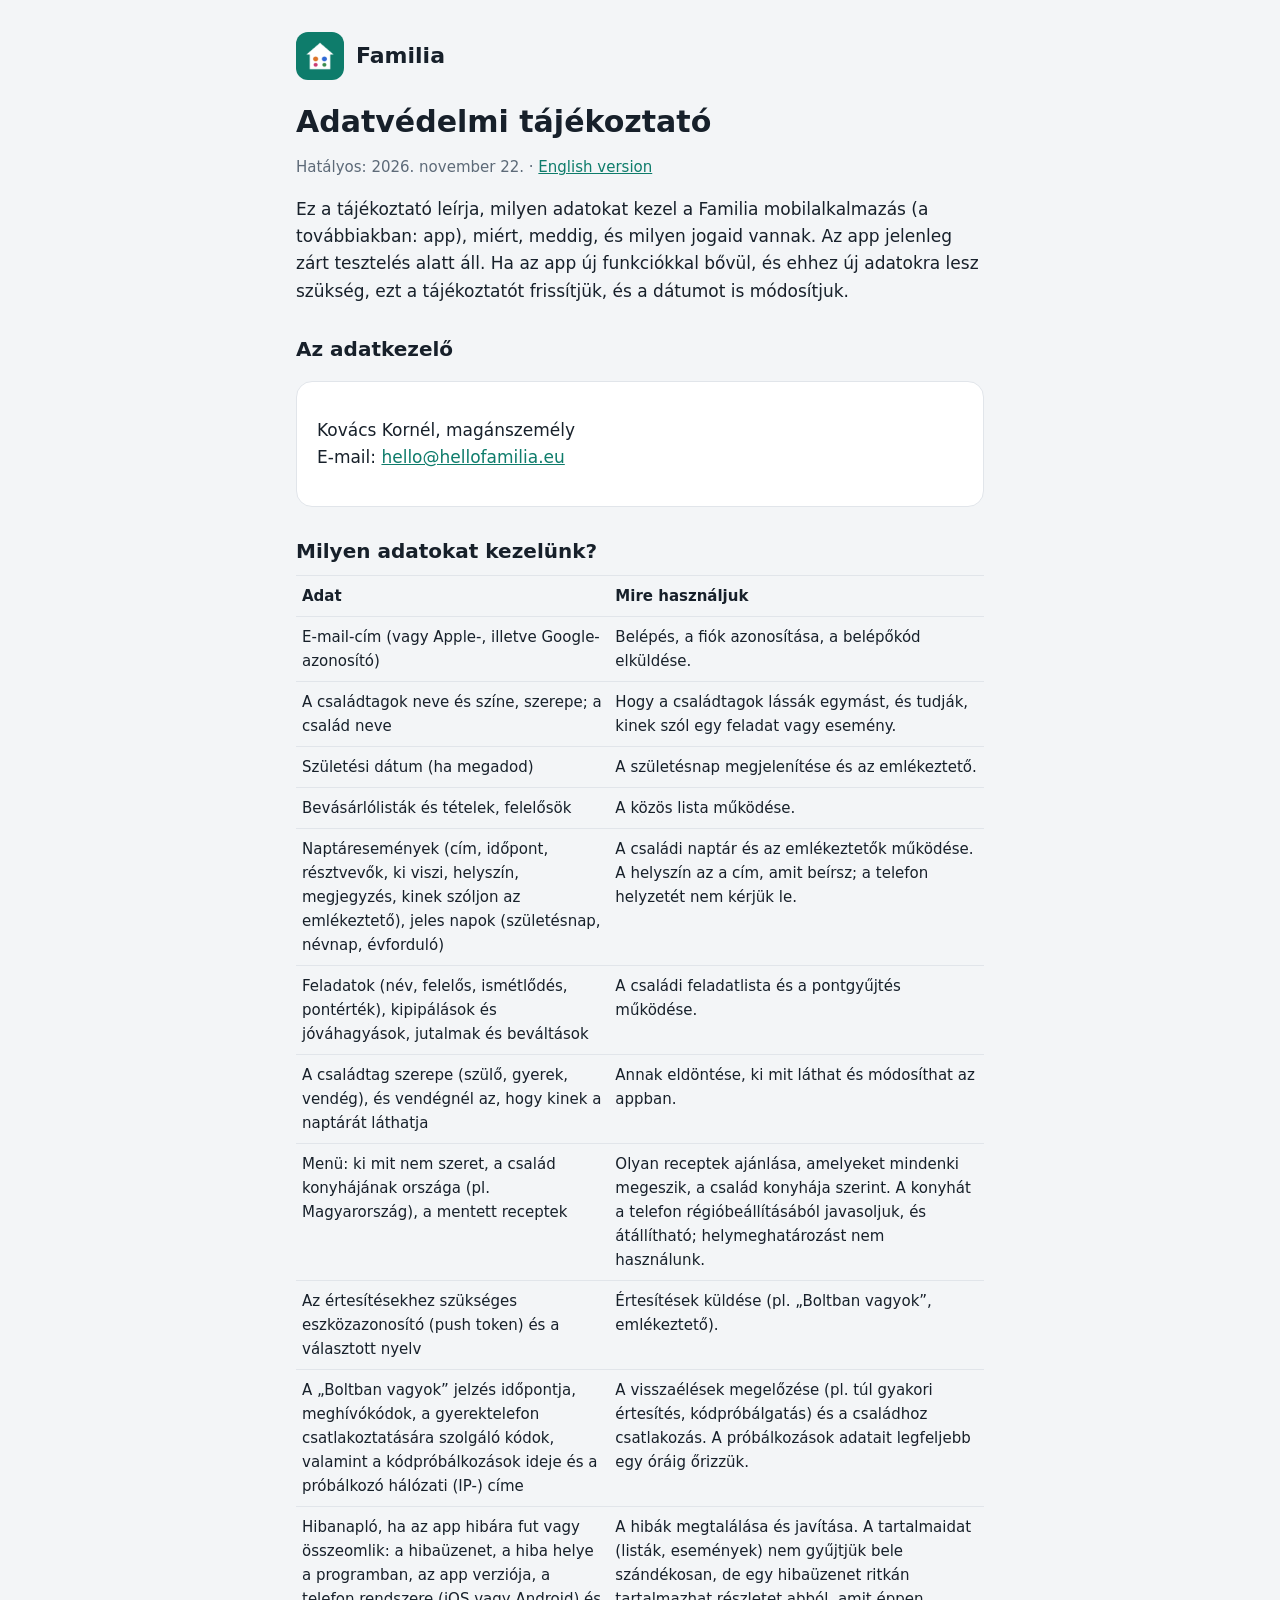
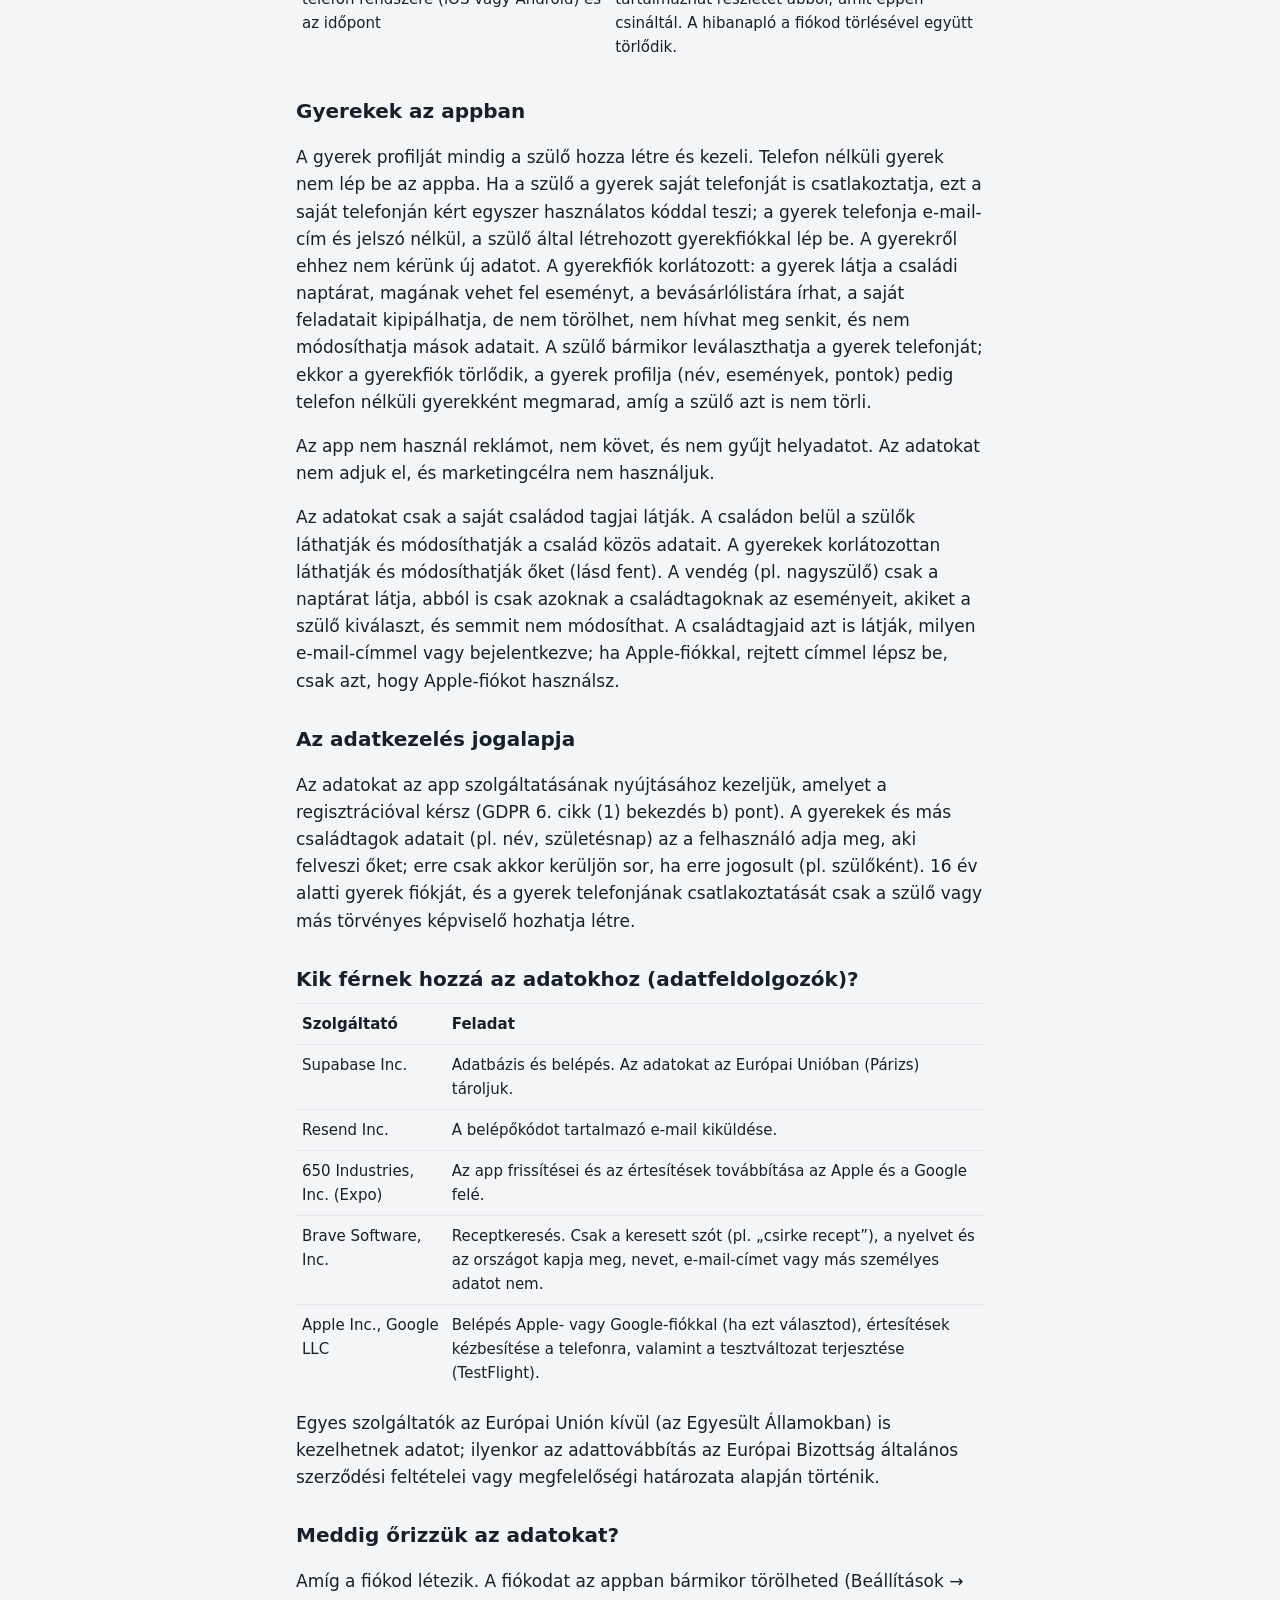
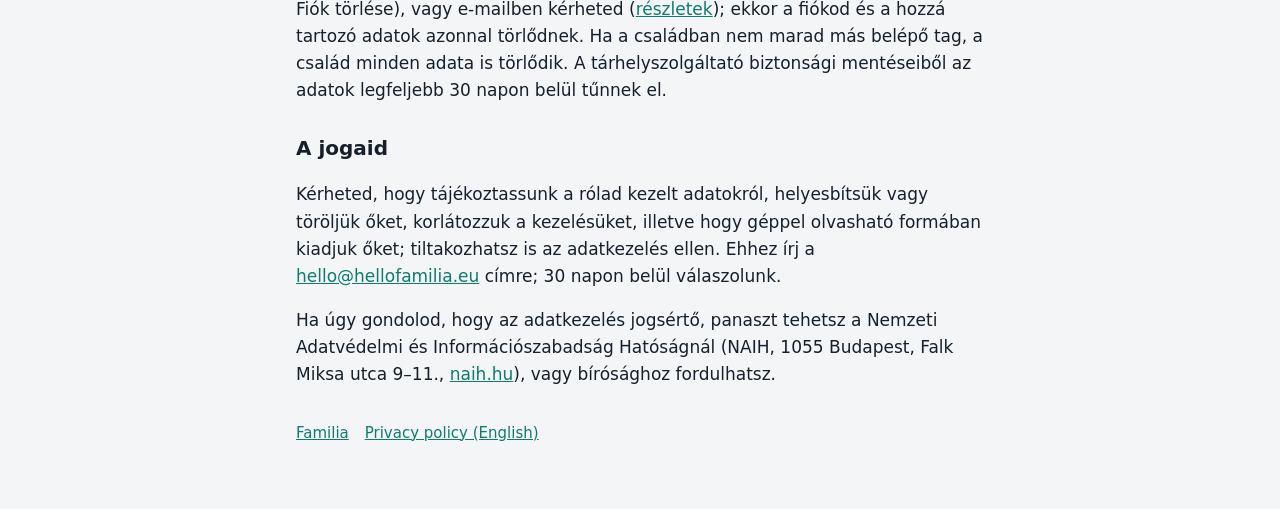
==== commit b0ebfce4: "Honlap frissítése" ====
--- a/adatvedelem/index.html
+++ b/adatvedelem/index.html
@@ -11,7 +11,7 @@
 <main>
   <header><img src="/icon.png" alt=""><a href="/">Familia</a></header>
   <h1>Adatvédelmi tájékoztató</h1>
-  <p class="muted">Hatályos: 2026. november 19. · <a href="/privacy/" lang="en">English version</a></p>
+  <p class="muted">Hatályos: 2026. november 22. · <a href="/privacy/" lang="en">English version</a></p>
 
   <p>Ez a tájékoztató leírja, milyen adatokat kezel a Familia mobilalkalmazás (a továbbiakban: app), miért, meddig, és milyen jogaid vannak. Az app jelenleg zárt tesztelés alatt áll. Ha az app új funkciókkal bővül, és ehhez új adatokra lesz szükség, ezt a tájékoztatót frissítjük, és a dátumot is módosítjuk.</p>
 
@@ -27,17 +27,21 @@
     <tr><td>A családtagok neve és színe, szerepe; a család neve</td><td>Hogy a családtagok lássák egymást, és tudják, kinek szól egy feladat vagy esemény.</td></tr>
     <tr><td>Születési dátum (ha megadod)</td><td>A születésnap megjelenítése és az emlékeztető.</td></tr>
     <tr><td>Bevásárlólisták és tételek, felelősök</td><td>A közös lista működése.</td></tr>
-    <tr><td>Naptáresemények (cím, időpont, résztvevők, ki viszi, megjegyzés), jeles napok (születésnap, névnap, évforduló)</td><td>A családi naptár és az emlékeztetők működése.</td></tr>
+    <tr><td>Naptáresemények (cím, időpont, résztvevők, ki viszi, helyszín, megjegyzés, kinek szóljon az emlékeztető), jeles napok (születésnap, névnap, évforduló)</td><td>A családi naptár és az emlékeztetők működése. A helyszín az a cím, amit beírsz; a telefon helyzetét nem kérjük le.</td></tr>
+    <tr><td>Feladatok (név, felelős, ismétlődés, pontérték), kipipálások és jóváhagyások, jutalmak és beváltások</td><td>A családi feladatlista és a pontgyűjtés működése.</td></tr>
+    <tr><td>A családtag szerepe (szülő, gyerek, vendég), és vendégnél az, hogy kinek a naptárát láthatja</td><td>Annak eldöntése, ki mit láthat és módosíthat az appban.</td></tr>
     <tr><td>Menü: ki mit nem szeret, a család konyhájának országa (pl. Magyarország), a mentett receptek</td><td>Olyan receptek ajánlása, amelyeket mindenki megeszik, a család konyhája szerint. A konyhát a telefon régióbeállításából javasoljuk, és átállítható; helymeghatározást nem használunk.</td></tr>
     <tr><td>Az értesítésekhez szükséges eszközazonosító (push token) és a választott nyelv</td><td>Értesítések küldése (pl. „Boltban vagyok”, emlékeztető).</td></tr>
-    <tr><td>A „Boltban vagyok” jelzés időpontja, meghívókódok</td><td>A visszaélések megelőzése (pl. túl gyakori értesítés, kódpróbálgatás) és a családhoz csatlakozás.</td></tr>
+    <tr><td>A „Boltban vagyok” jelzés időpontja, meghívókódok, a gyerektelefon csatlakoztatására szolgáló kódok, valamint a kódpróbálkozások ideje és a próbálkozó hálózati (IP-) címe</td><td>A visszaélések megelőzése (pl. túl gyakori értesítés, kódpróbálgatás) és a családhoz csatlakozás. A próbálkozások adatait legfeljebb egy óráig őrizzük.</td></tr>
     <tr><td>Hibanapló, ha az app hibára fut vagy összeomlik: a hibaüzenet, a hiba helye a programban, az app verziója, a telefon rendszere (iOS vagy Android) és az időpont</td><td>A hibák megtalálása és javítása. A tartalmaidat (listák, események) nem gyűjtjük bele szándékosan, de egy hibaüzenet ritkán tartalmazhat részletet abból, amit éppen csináltál. A hibanapló a fiókod törlésével együtt törlődik.</td></tr>
   </table>
-  <p>Telefon nélküli gyerekek profilját a szülő hozza létre és kezeli; a gyerek nem lép be az appba. Az app nem használ reklámot, nem követ, és nem gyűjt helyadatot. Az adatokat nem adjuk el, és marketingcélra nem használjuk.</p>
-  <p>Az adatokat csak a saját családod tagjai látják. A családon belül a belépett felnőttek láthatják és módosíthatják a család közös adatait. A családtagjaid azt is látják, milyen e-mail-címmel vagy bejelentkezve; ha Apple-fiókkal, rejtett címmel lépsz be, csak azt, hogy Apple-fiókot használsz.</p>
+  <h2>Gyerekek az appban</h2>
+  <p>A gyerek profilját mindig a szülő hozza létre és kezeli. Telefon nélküli gyerek nem lép be az appba. Ha a szülő a gyerek saját telefonját is csatlakoztatja, ezt a saját telefonján kért egyszer használatos kóddal teszi; a gyerek telefonja e-mail-cím és jelszó nélkül, a szülő által létrehozott gyerekfiókkal lép be. A gyerekről ehhez nem kérünk új adatot. A gyerekfiók korlátozott: a gyerek látja a családi naptárat, magának vehet fel eseményt, a bevásárlólistára írhat, a saját feladatait kipipálhatja, de nem törölhet, nem hívhat meg senkit, és nem módosíthatja mások adatait. A szülő bármikor leválaszthatja a gyerek telefonját; ekkor a gyerekfiók törlődik, a gyerek profilja (név, események, pontok) pedig telefon nélküli gyerekként megmarad, amíg a szülő azt is nem törli.</p>
+  <p>Az app nem használ reklámot, nem követ, és nem gyűjt helyadatot. Az adatokat nem adjuk el, és marketingcélra nem használjuk.</p>
+  <p>Az adatokat csak a saját családod tagjai látják. A családon belül a szülők láthatják és módosíthatják a család közös adatait. A gyerekek korlátozottan láthatják és módosíthatják őket (lásd fent). A vendég (pl. nagyszülő) csak a naptárat látja, abból is csak azoknak a családtagoknak az eseményeit, akiket a szülő kiválaszt, és semmit nem módosíthat. A családtagjaid azt is látják, milyen e-mail-címmel vagy bejelentkezve; ha Apple-fiókkal, rejtett címmel lépsz be, csak azt, hogy Apple-fiókot használsz.</p>
 
   <h2>Az adatkezelés jogalapja</h2>
-  <p>Az adatokat az app szolgáltatásának nyújtásához kezeljük, amelyet a regisztrációval kérsz (GDPR 6. cikk (1) bekezdés b) pont). A gyerekek és más családtagok adatait (pl. név, születésnap) az a felhasználó adja meg, aki felveszi őket; erre csak akkor kerüljön sor, ha erre jogosult (pl. szülőként).</p>
+  <p>Az adatokat az app szolgáltatásának nyújtásához kezeljük, amelyet a regisztrációval kérsz (GDPR 6. cikk (1) bekezdés b) pont). A gyerekek és más családtagok adatait (pl. név, születésnap) az a felhasználó adja meg, aki felveszi őket; erre csak akkor kerüljön sor, ha erre jogosult (pl. szülőként). 16 év alatti gyerek fiókját, és a gyerek telefonjának csatlakoztatását csak a szülő vagy más törvényes képviselő hozhatja létre.</p>
 
   <h2>Kik férnek hozzá az adatokhoz (adatfeldolgozók)?</h2>
   <table>
